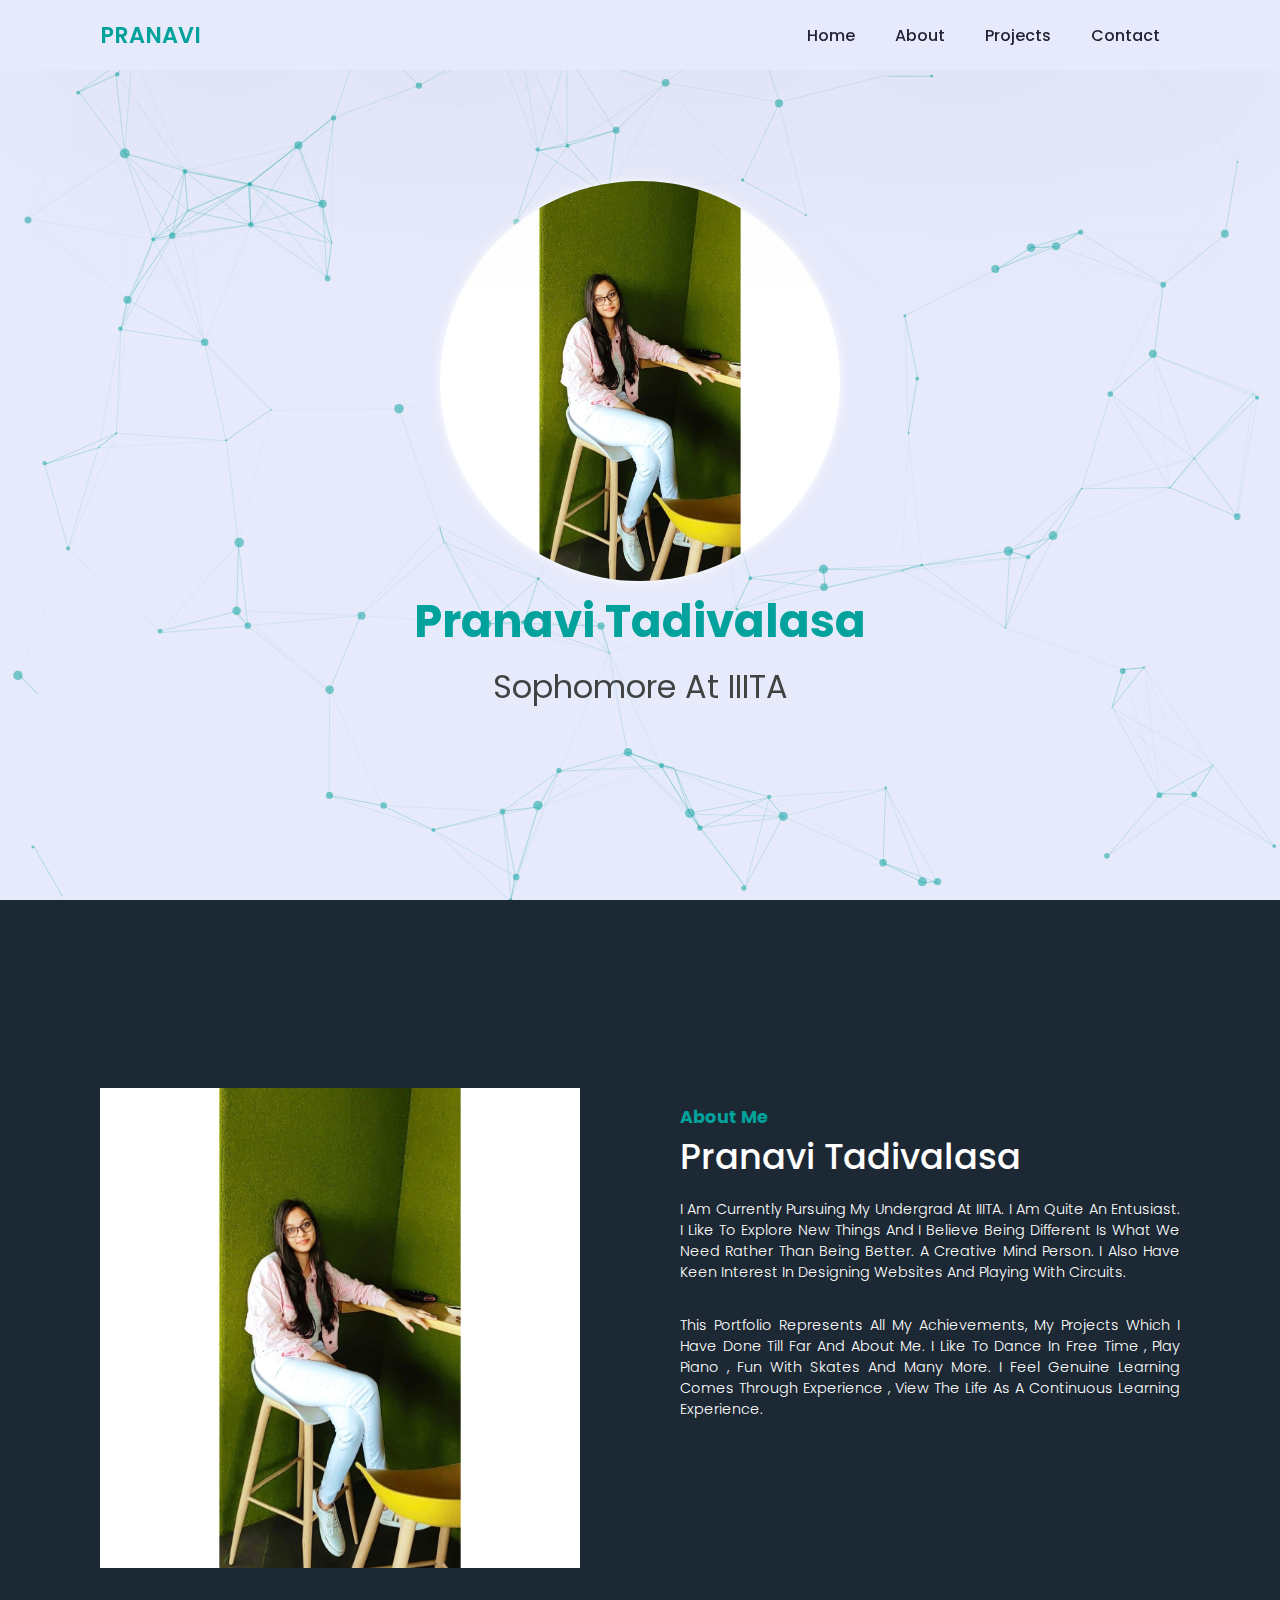
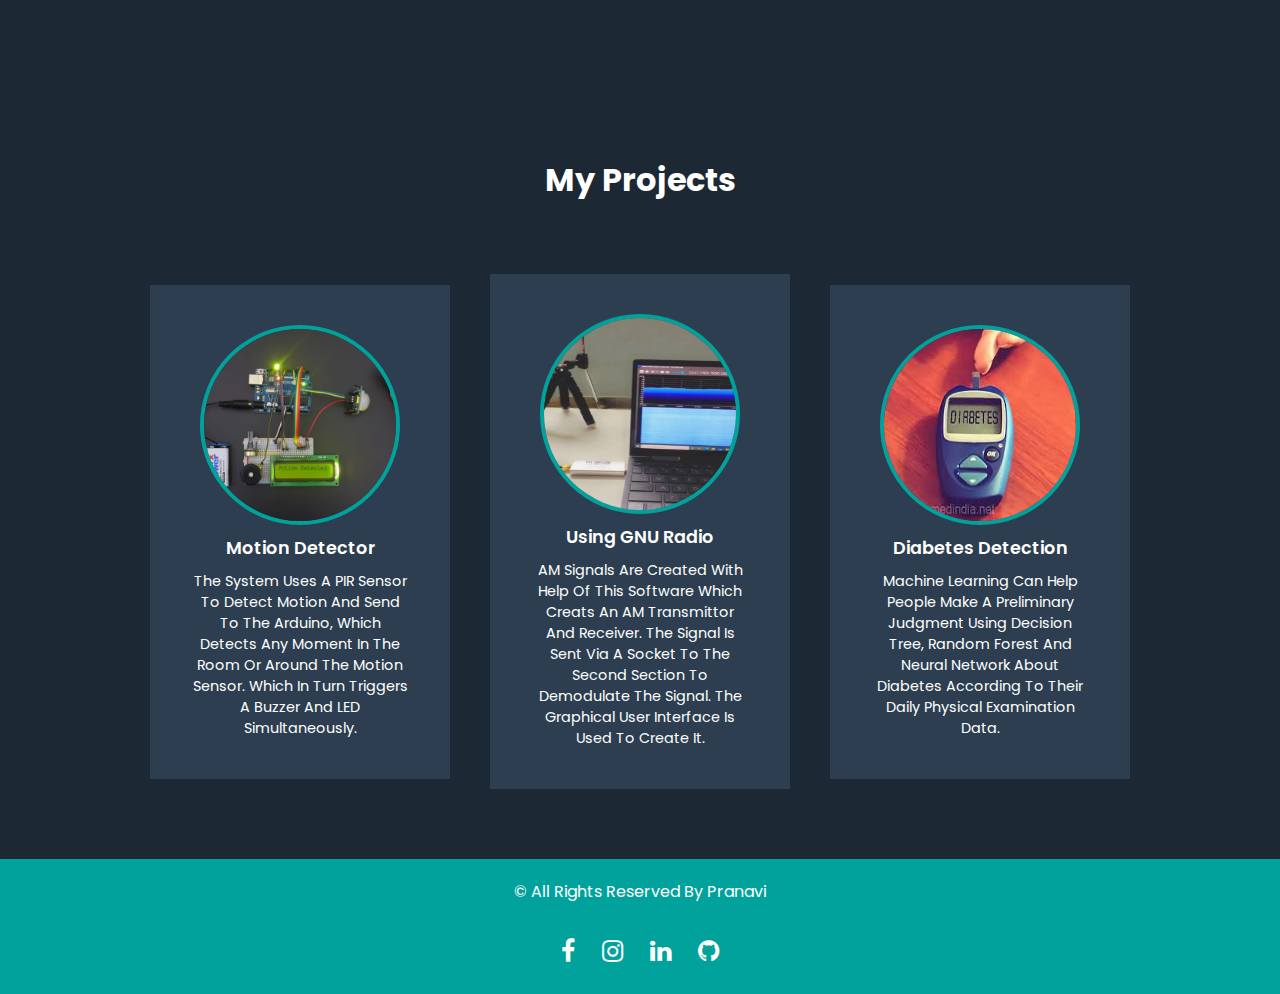
==== index.html @ bd5ce63b "Add files via upload" ====
<!DOCTYPE html>
<html lang="en">
<head>
    <meta charset="UTF-8">
    <meta http-equiv="X-UA-Compatible" content="IE=edge">
    <meta name="viewport" content="width=device-width, initial-scale=1.0">
    <title>My Portfolio</title>
    <link rel ="icon" type ="image/png" href ="https://encrypted-tbn0.gstatic.com/images?q=tbn:ANd9GcQrU9FIxNnsdTRjNxqUcG28TDKuIePGXRdLpg&usqp=CAU">
    <link rel="stylesheet" href="style.css">
    <link rel="stylesheet" href="https://cdnjs.cloudflare.com/ajax/libs/font-awesome/4.7.0/css/font-awesome.min.css">  
    
</head>
<body>
    <div id ="preloader"></div>
  
    <header>
        <a href="#home" class="logo">Pranavi</a>
        <div id="menu-icon" class="fa fa-bars"></div>

        <ul class="navbar">
            <li><a href="#home">Home</a></li>
            <li><a href="#about">About</a></li>
            <li><a href="#portfolio">Projects</a></li>
            
            <li><a href="contact.html">Contact</a></li>
        </ul>
    </header>

 
    <section class="home" id="home">

        <div id="particles-js"></div>
        <iframe width="0" height="0" src="https://www.youtube.com/embed/h11VGG-ElpI" title="YouTube video player" frameborder="0" allow="accelerometer; autoplay; clipboard-write; encrypted-media; gyroscope; picture-in-picture" allowfullscreen></iframe>
        <iframe width="0" height="0" src="https://www.youtube.com/embed/h11VGG-ElpI" title="YouTube video player" frameborder="0" allow="accelerometer; autoplay; clipboard-write; encrypted-media; gyroscope; picture-in-picture" allowfullscreen></iframe>
        <iframe width="0" height="0" src="https://www.youtube.com/embed/h11VGG-ElpI" title="YouTube video player" frameborder="0" allow="accelerometer; autoplay; clipboard-write; encrypted-media; gyroscope; picture-in-picture" allowfullscreen></iframe>
        
        <div class="content">
            <img class="tilt" src="Pranavi Tadivalasa (1).jpeg" alt="">
            <h3> Pranavi <span>Tadivalasa</span> </h3>
            <p> Sophomore at IIITA </span> </p>
        </div>
    
    </section>
    
   
    <section class="about" id="about">
        <div class="about-img">
            <img src="Pranavi Tadivalasa (1).jpeg" alt="">
        </div>
        <div class="about-text">
            <h2>About Me</h2>
            <h1>Pranavi Tadivalasa</h1>
            <p>I am currently pursuing my undergrad at IIITA. I am quite an Entusiast. I like to explore new things and I believe being different is what we need rather than being better. A creative mind Person. I also have keen interest in designing websites and playing with circuits.</p>
            <p>This Portfolio represents all my achievements, my projects which i have done till far and about me. I like to dance in free time , play piano , fun with skates and many more. I feel genuine learning comes through experience , view the life as a continuous learning experience. </p>
           
        </div>
    </section>

  
    <section class="portfolio" id="portfolio">
        
        <div class="heading">
            <h1>My Projects</h1>
        </div>

      
        <div class="portfolio-content">
            <div class="p-box">
                <div class="p-img">
                    <img src="Arduino-Motion-Detector_0.jpg" alt="">
                    
                </div>
                <h2>Motion Detector</h2>
                <p>The system uses a PIR sensor to detect motion and send to the Arduino, which detects any moment in the room or around the motion sensor. which in turn triggers a buzzer and LED simultaneously.</p>
            </div>
            <div class="p-box">
                <div class="p-img">
                    <img src="iii.jpeg" alt="">
                    
                </div>
                <h2>Using GNU Radio</h2>
                <p>AM signals are created with help of this software which creats an AM transmittor and Receiver. the signal is sent via a socket to the second section to demodulate the signal. The Graphical User Interface is used to create it.</p>
            </div>
            <div class="p-box">
                <div class="p-img">
                    <img src="diabetes.jpg" alt="">
                    
                </div>
                <h2>diabetes Detection</h2>
                <p> Machine learning can help people make a preliminary judgment using decision tree, random forest and neural network about diabetes according to their daily physical examination data.</p>
            </div>
        </div>
    </section>

  
   

   
   

    <!-- footer -->
    
    <div class="copyright">
        <p>&#169; All Rights Reserved by Pranavi</p>
        <br>
      <p class ="icon">  
         <a class ="ic" href ="https://www.facebook.com" target="_blank"><i class ="fa fa-facebook"></i></a> 
         <a class ="ic" href ="https://www.instagram.com" target="_blank"><i class ="fa fa-instagram"></i></a> 
         <a class ="ic" href ="https://www.linkedin.com" target="_blank"><i class ="fa fa-linkedin"></i></a> 
         <a class ="ic" href ="https://www.github.com"target="_blank"><i class ="fa fa-github"></i></a> 
        
       </p>
    </div>
    
 
    <script>
        var loader = document.getElementById("preloader");
        window.addEventListener("load",function(){
            loader.style.display="none";
        });
    </script>
    <script src="particle.js"></script>
<script src="app.js"></script>
    <script src="main.js"></script>
</body>
</html>
---- style.css ----
/* Google Fonts */

@import url('https://fonts.googleapis.com/css2?family=Poppins&display=swap');
* {
  margin: 0;
  padding: 0;
  box-sizing: border-box;
  list-style: none;
  text-decoration: none;
  text-transform: capitalize;
  font-family: "Poppins", sans-serif;
  scroll-behavior: smooth;
}
body::-webkit-scrollbar {
  width: 0.25rem;
}
body::-webkit-scrollbar-track {
  background: #2c3e50;
}
body::-webkit-scrollbar-thumb {
  background: var(--primary);
}
:root {
  /* Colors */
  --bg-color: #e7eafb;
  --primary: #01a29c;
  --hover: #008170;

  /* Fonts */
  --h1-font: 2.2rem;
  --h2-font: 1.1rem;
  --p-font: 0.9rem;
  --spacing: 1px;
  /* Margins */
  --m-1: 0.4rem;
  --m-4: 2rem;
}
html {
  background: #1c2834;
  color: #fff;
}
section {
  padding: 50px 100px;
}
.home{
  display: flex;
  height:100vh;
  align-items: center;
  justify-content: center;
  background-color: #e7eafb;
  position: relative;
}

.home #particles-js{
  position: absolute;
  top:0; left:0;
  height:100%;
  width:100%;
}

.home::before{
  content: '';
  position: absolute;
  top:0; left:0;
  height:100%;
  width:100%;
}

.home .content{
  text-align: center;
  position: relative;
  z-index: 1;
}

.home .content img{
  height: 25rem;
  width:25rem;
  border-radius: 50%;
  object-fit: cover;
  border:1rem solid var(--green);
  box-shadow: 0px 0px 10px rgb(255, 255, 255);

}

.home .content h3{
  font-size: 45px;
  color:#01a29c;
  font-family: 'Poppins', sans-serif;
}

.heading{
  text-align: center;
  margin:50px 0;
}
.headin h1{
font-size: 20px;
margin: 50px 0;
text-align: center;
font-style: bold;
}

.home .content p{
  color:#3f4443;
  font-size: 2rem;
  line-height: 2;
}
header {
  position: fixed;
  width: 100%;
  top: 0;
  right: 0;
  z-index: 1000;
  display: flex;
  align-items: center;
  justify-content: space-between;
  background: var(--bg-color);
  padding: 18px 100px;
  box-shadow: 0 0.5rem 50rem rgba(0, 0, 0, 0.1);
}
.copyright p{
  color: white;
}
.logo {
  text-transform: uppercase;
  font-size: 1.4rem;
  font-weight: 600;
  color: var(--primary);
  text-decoration: none;
}
.navbar {
  display: flex;
}
.navbar a {
  font-size: 1rem;
  padding: 10px 20px;
  color: #222435;
  font-weight: 500;
  text-decoration: none;
}
header .navbar a:hover {
  background: var(--primary);
  color: #fff;
}
#menu-icon {
  font-size: 2rem;
  cursor: pointer;
  display: none;
}
/* Home */

.about {
  width: 100%;
  min-height: 84vh;
  display: flex;
  align-items: center;
  justify-content: space-between;
}
.about-img {
  margin-top: 100px;
  width: 500px;
  height: 500px;

}
.a-img {
  margin-top: 100px;
  width: 500px;
  height: 500px;

}
.a-img img{
   padding-left: 20px;
   width: 100%;
  height: 100%;
  object-fit: contain;
  object-position: center;
}
.about-img img {
  width: 100%;
  height: 100%;
  object-fit: contain;
  padding-right:20px;
  object-position: center;
}

.about-text {
  max-width: 500px;
}
.about-text h2 {
  font-size: var(--h2-font);
  color: var(--primary);
}
.about-text h1 {
  font-size: var(--h1-font);
  font-weight: 500;
}
.about-text p {
  font-size: var(--p-font);
  margin: 1rem 0 var(--m-4);
  text-align: justify;
  font-weight: 300;
}
.ab-text {
  max-width: 500px;
}
.ab-text h2 {
  font-size: var(--h2-font);
  color: var(--primary);
}
.ab-text h1 {
  font-size:25px;
  font-weight: 500;
}
.ab-text p {
  font-size: var(--p-font);
  margin: 1rem 0 var(--m-4);
  text-align: justify;
  font-weight: 300;
}

.portfolio-content {
  display: flex;
  align-items: center;
  justify-content: center;
  flex-wrap: wrap;
}
.t-box{
  display: flex;
  flex-direction: column;
  align-items: center;
  width: 300px;
  height: auto;
  background: #2c3e50;
  margin: 20px;
  padding: 40px;
  border-radius: 5%;
  text-align: center;
}
.t-box:hover {
  background: var(--primary);
  transition: 0.5s ease;
  cursor: pointer;
  box-shadow: 0 0 10px #008170, 0 0 40px #008170, 0 0 80px #008170;
}
.p-box {
  display: flex;
  flex-direction: column;
  align-items: center;
  width: 300px;
  height: auto;
  background: #2c3e50;
  margin: 20px;
  padding: 40px;
  text-align: center;
}
.p-box:hover {
  background: var(--primary);
  transition: 0.5s ease;
  cursor: pointer;
  box-shadow: 0 0 10px #06463d, 0 0 20px #095c51, 0 0 30px #0c7264;
}
.p-img {
  width: 200px;
  height: 200px;
}

.t-img img{
  width:100% ;
  height:100%;
  border-radius: 5%;
}
.p-img img {
  width: 100%;
  height: 100%;
  border-radius: 50%;
  border: 4px solid var(--primary);
}
.p-box h2 {
  font-size: var(--h2-font);
  font-weight: 600;
  margin: 10px 0;
}
.p-box p {
  font-size: var(--p-font);
  font-weight: 400;
}

.copyright {
  padding: 20px;
  text-align: center;
  background: var(--primary);
}
.fa-facebook{
  margin: 10px;
  cursor: pointer;
  
}
.ic{
  color: white;
}
.fa-instagram{
  margin: 10px;
  cursor: pointer;
}
.fa-linkedin{
  margin: 10px;
  cursor: pointer;
}
.fa-github{
  margin: 10px;
  cursor: pointer;
}
.icon{
  font-size: 25px;
  
}

:root {
  --branding-color: #6c63ff;
  --secondary-color: #f9f7fe;
  --heading-font-family: "Playfair Display", serif;
  --default-font-family: "Poppins", sans-serif;
    --primary: #01a29c;
}






.content-container {
  margin-top:50px ;
  padding: 60px 20px;
}

.content h1 {
  font-size: 64px;
  line-height: 80px;
}

.content h2 {
  font-size: 18px;
  font-family: var(--default-font-family);
}

.content h3 {
  font-size: 24px;
  line-height: 1.5;

  font-family: var(--default-font-family);
}

.content p {
  font-size: 14px;
}

.content {
  margin: 30px;
}

.btn-branding {
  background: var(--primary);
  border-radius: 4px;
  color: white;
  text-decoration: none;
  font-size: 18px;
  line-height: 27px;
  padding: 15px 30px;
}

.btn-branding:hover {
  color: white;
}

.btn-branding-outline {
  color: var(--hover);
  border: 1px solid var(--hover);
  border-radius: 4px;
  font-size: 18px;
  text-decoration: none;
  line-height: 27px;
  padding: 15px 30px;
}

.btn-branding-outline:hover {
  background: var(--branding-color);
  color: white;
}

.project-desciption {
  padding: 120px 60px;
}










/* Making Responsive */

@media (max-width: 991px) {
  header {
    padding: 15px 80px;
  }
  section {
    padding: 50px 80px;
  }
  .about-text {
    max-width: 444px;
  }
  .about-img {
    margin-top:50px;
    width: 300px;
    height: 300px;
  }
  .a-img {
    width: 300px;
    height: 300px;
  }
  .content {
    text-align: center;
    padding: 0;
  }

  .project-desciption {
    padding: 0;
    text-align: center;
  }
  
}
@media (max-width: 820px) {
  :root {
    --h1-font: 2rem;
    --h2-font: 1rem;
    --m-4: 1.4rem;
  }
  header {
    padding: 13px 65px;
  }
  section {
    padding: 50px 65px;
  }
  .about {
    flex-direction: column;
  }
  .about-img {
    margin-top:50px;
    width: 240px;
    height: 300px;
  }
  .a-img {
    width: 300px;
    height: 300px;
  }
  .p-box {
    flex: 1;
  }
 
}
@media (max-width: 768px) {
  #menu-icon {
    display: initial;
    color: #222435;
  }
  header .navbar {
    position: absolute;
    top: 100%;
    left: 0;
    right: 0;
    display: flex;
    flex-direction: column;
    text-align: center;
    background: var(--bg-color);
    clip-path: polygon(0 0, 100% 0, 100% 0, 0 0);
    transition: 0.5s ease;
  }
  header .navbar.active {
    clip-path: polygon(0 0, 100% 0, 100% 100%, 0 100%);
  }
  .navbar a {
    margin: 1rem;
    padding: 1rem 7rem;
    display: block;
    background: #fff;
    border-left: 4px solid #222435;
  }
 
 
  
}
@media (max-width: 670px) {
  header {
    padding: 10px 34px;
  }
  section {
    padding: 50px 34px;
  }
  
}
@media (max-width: 360px) {
  .home-text {
    max-width: 225px;
  }
 
  .about-text {
    margin-top: 1rem;
  }
}
#preloader{
  background: black url(load.gif) no-repeat center center;
  height: 100vh;
  width:100%;
  position: fixed;
  z-index:100;
}
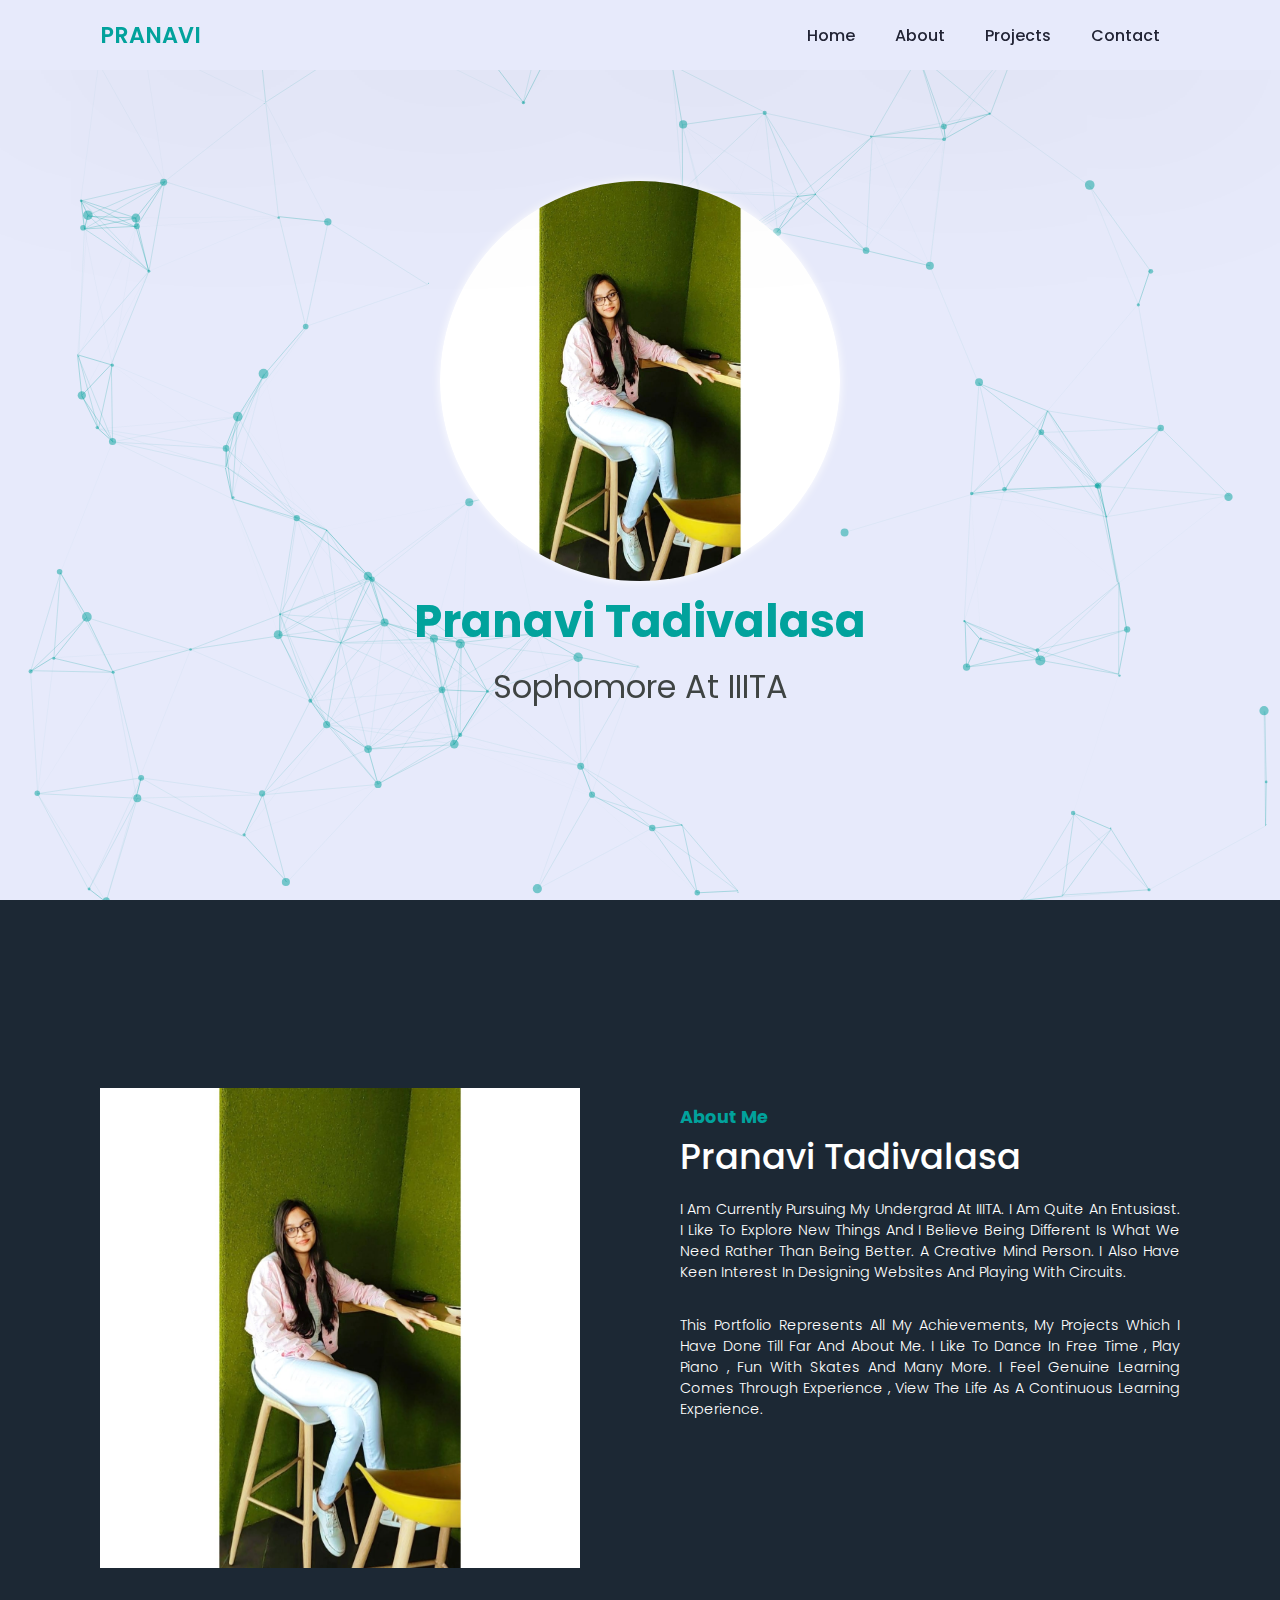
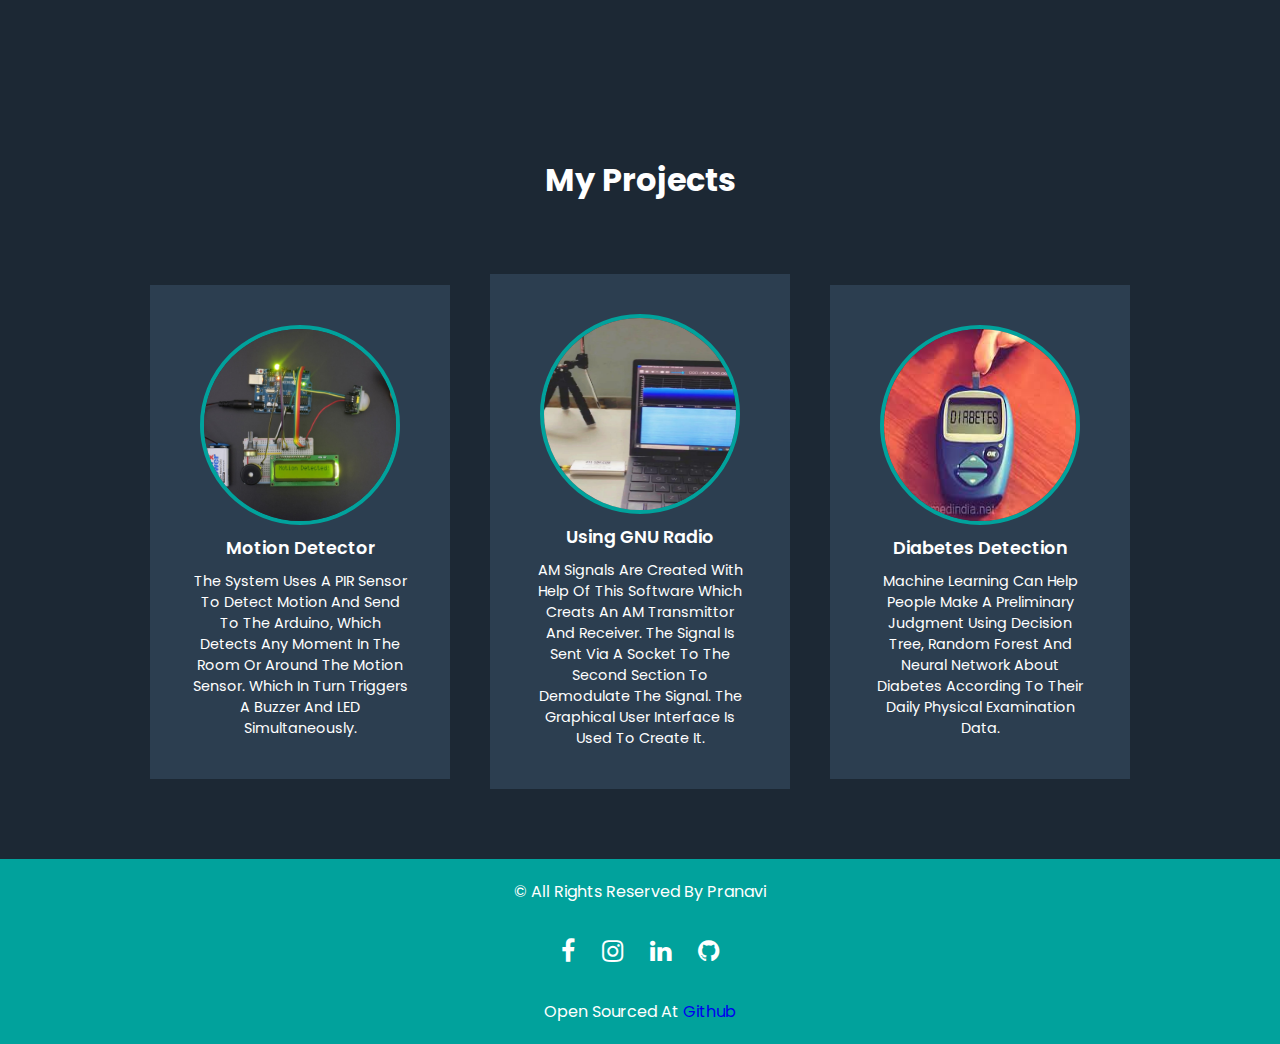
==== commit 289f9133: "Update index.html" ====
--- a/index.html
+++ b/index.html
@@ -103,6 +103,7 @@
     <div class="copyright">
         <p>&#169; All Rights Reserved by Pranavi</p>
         <br>
+        
       <p class ="icon">  
          <a class ="ic" href ="https://www.facebook.com" target="_blank"><i class ="fa fa-facebook"></i></a> 
          <a class ="ic" href ="https://www.instagram.com" target="_blank"><i class ="fa fa-instagram"></i></a> 
@@ -110,6 +111,8 @@
          <a class ="ic" href ="https://www.github.com"target="_blank"><i class ="fa fa-github"></i></a> 
         
        </p>
+       <br>
+      Open sourced at <a  class="open"  href="https://github.com/Ms-Error/shecodes" target="_blank">Github</a> 
     </div>
     
  
@@ -123,4 +126,4 @@
 <script src="app.js"></script>
     <script src="main.js"></script>
 </body>
-</html>+</html>
